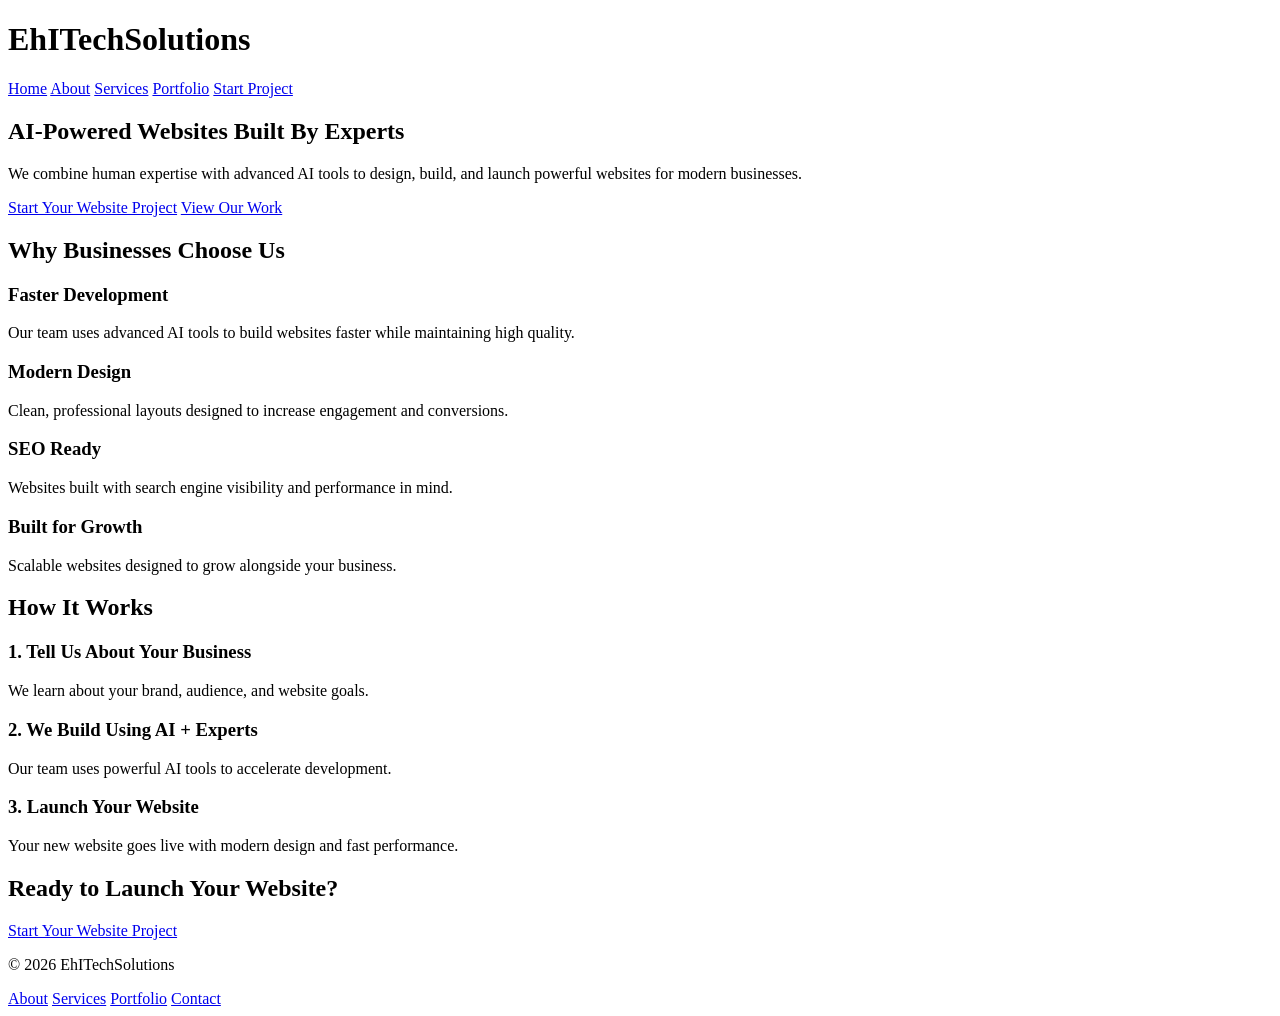
==== index.html @ 066fa911 "Add HomePage" ====
<!DOCTYPE html>
<html lang="en">
<head>
<meta charset="UTF-8">
<meta name="viewport" content="width=device-width, initial-scale=1.0">

<title>EhITechSolutions | AI Powered Website Development</title>

<link rel="stylesheet" href="css/styles.css">

<link href="https://fonts.googleapis.com/css2?family=Poppins:wght@400;600;700&display=swap" rel="stylesheet">
</head>

<body>

<header>
<div class="container nav">

<h1 class="logo">EhITechSolutions</h1>

<nav>
<a href="index.html">Home</a>
<a href="about.html">About</a>
<a href="services.html">Services</a>
<a href="portfolio.html">Portfolio</a>
<a href="contact.html" class="cta">Start Project</a>
</nav>

</div>
</header>


<section class="hero">

<div class="container hero-content">

<h2>AI-Powered Websites Built By Experts</h2>

<p>
We combine human expertise with advanced AI tools to design,
build, and launch powerful websites for modern businesses.
</p>

<div class="buttons">
<a href="contact.html" class="btn">Start Your Website Project</a>
<a href="portfolio.html" class="btn-outline">View Our Work</a>
</div>

</div>

</section>


<section class="features">

<div class="container">

<h2 class="section-title">Why Businesses Choose Us</h2>

<div class="grid">

<div class="card">
<h3>Faster Development</h3>
<p>Our team uses advanced AI tools to build websites faster while maintaining high quality.</p>
</div>

<div class="card">
<h3>Modern Design</h3>
<p>Clean, professional layouts designed to increase engagement and conversions.</p>
</div>

<div class="card">
<h3>SEO Ready</h3>
<p>Websites built with search engine visibility and performance in mind.</p>
</div>

<div class="card">
<h3>Built for Growth</h3>
<p>Scalable websites designed to grow alongside your business.</p>
</div>

</div>

</div>

</section>


<section class="process">

<div class="container">

<h2 class="section-title">How It Works</h2>

<div class="grid">

<div class="step">
<h3>1. Tell Us About Your Business</h3>
<p>We learn about your brand, audience, and website goals.</p>
</div>

<div class="step">
<h3>2. We Build Using AI + Experts</h3>
<p>Our team uses powerful AI tools to accelerate development.</p>
</div>

<div class="step">
<h3>3. Launch Your Website</h3>
<p>Your new website goes live with modern design and fast performance.</p>
</div>

</div>

</div>

</section>


<section class="cta-section">

<div class="container">

<h2>Ready to Launch Your Website?</h2>

<a href="contact.html" class="btn">Start Your Website Project</a>

</div>

</section>


<footer>

<div class="container footer">

<p>© 2026 EhITechSolutions</p>

<div class="footer-links">
<a href="about.html">About</a>
<a href="services.html">Services</a>
<a href="portfolio.html">Portfolio</a>
<a href="contact.html">Contact</a>
</div>

</div>

</footer>

<script src="js/script.js"></script>

</body>
</html>
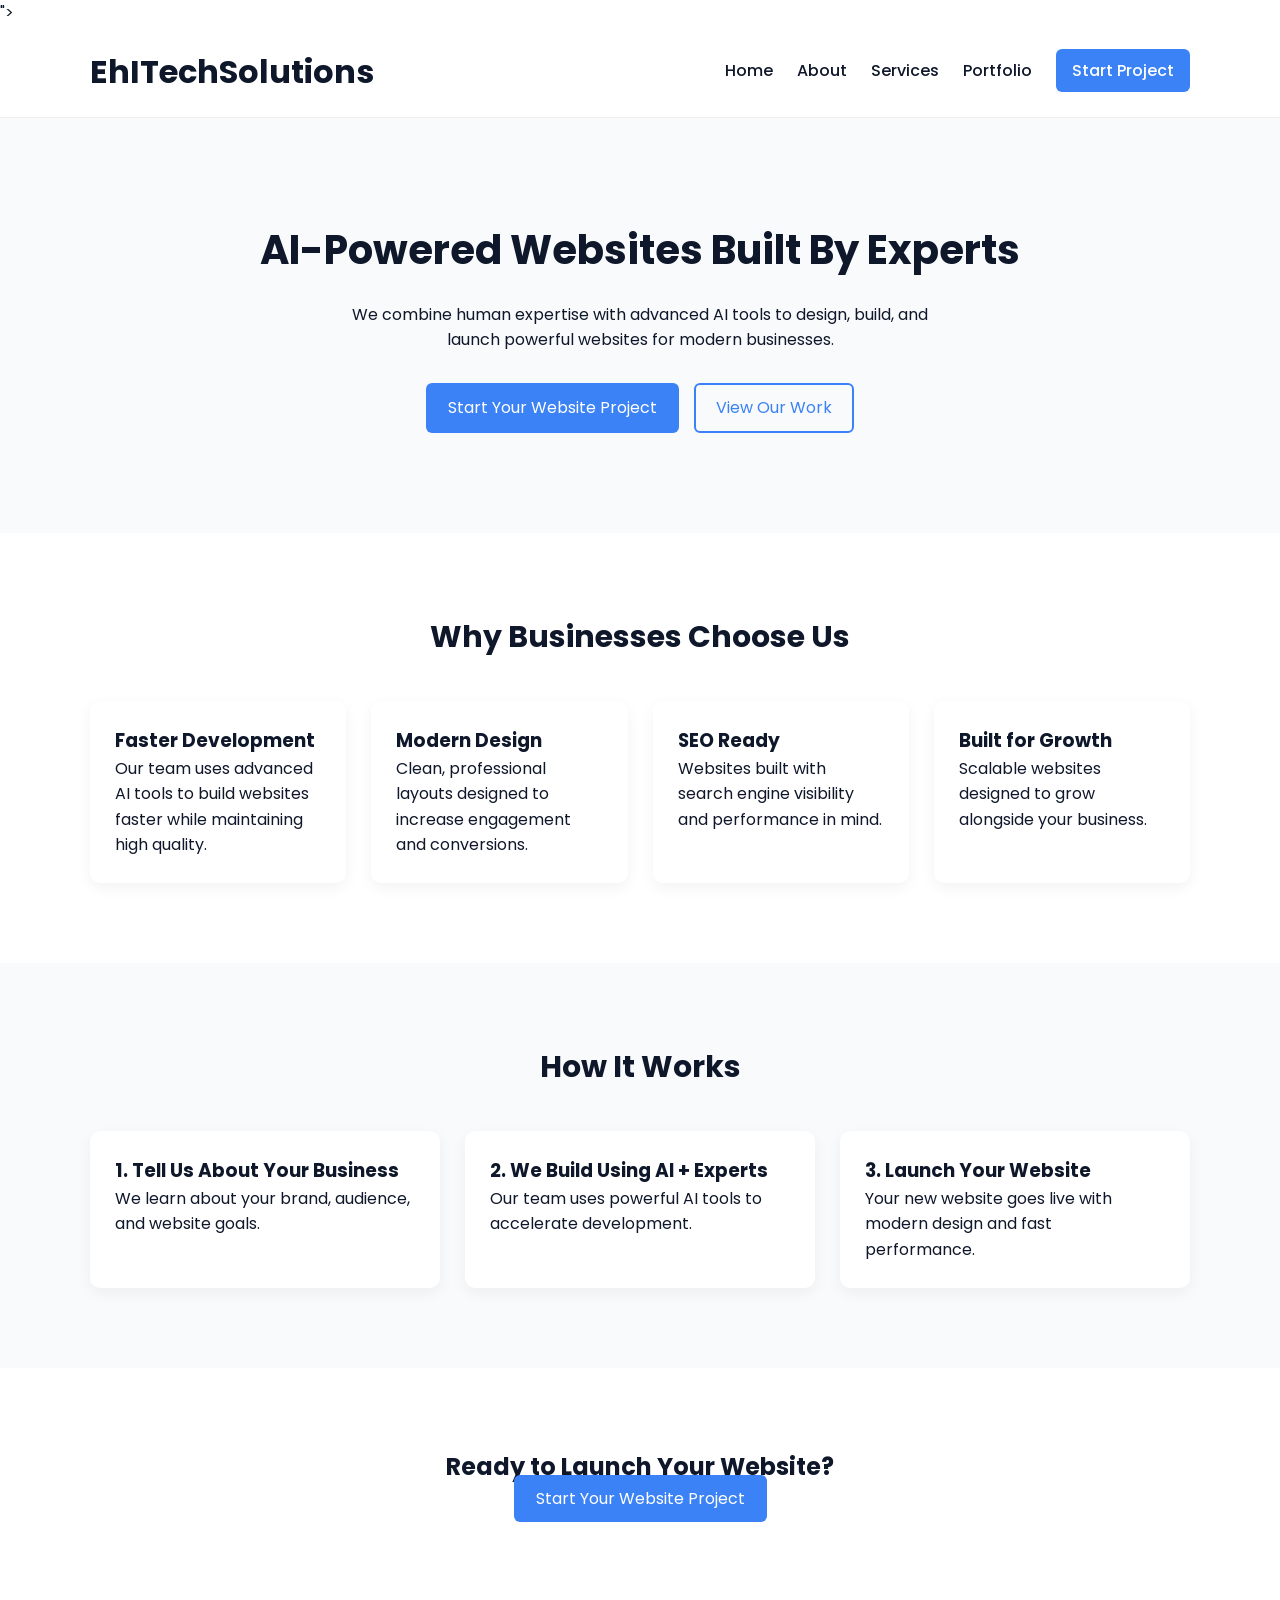
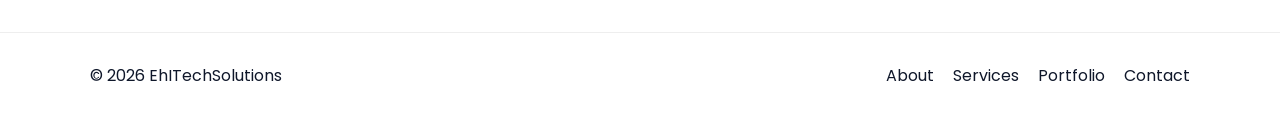
==== commit 2052c8c4: "Update index.html" ====
--- a/index.html
+++ b/index.html
@@ -3,6 +3,8 @@
 <head>
 <meta charset="UTF-8">
 <meta name="viewport" content="width=device-width, initial-scale=1.0">
+  <!-- Google Search Console Verification -->
+  <meta name="google-site-verification" content="<meta name="google-site-verification" content="rRgn2Kw4iQZXZFC40R7hwQ-cOAu5F0mPPNaeo92e38M" />">
 
 <title>EhITechSolutions | AI Powered Website Development</title>
 
--- a/css/styles.css
+++ b/css/styles.css
@@ -0,0 +1,146 @@
+*{
+margin:0;
+padding:0;
+box-sizing:border-box;
+}
+
+body{
+font-family:'Poppins',sans-serif;
+line-height:1.6;
+color:#0f172a;
+background:#ffffff;
+}
+
+.container{
+width:90%;
+max-width:1100px;
+margin:auto;
+}
+
+header{
+background:white;
+border-bottom:1px solid #eee;
+}
+
+.nav{
+display:flex;
+justify-content:space-between;
+align-items:center;
+padding:20px 0;
+}
+
+.logo{
+font-weight:700;
+color:#0f172a;
+}
+
+nav a{
+margin-left:20px;
+text-decoration:none;
+color:#0f172a;
+font-weight:500;
+}
+
+nav .cta{
+background:#3b82f6;
+color:white;
+padding:10px 16px;
+border-radius:6px;
+}
+
+.hero{
+background:#f8fafc;
+padding:100px 0;
+text-align:center;
+}
+
+.hero h2{
+font-size:40px;
+margin-bottom:20px;
+}
+
+.hero p{
+max-width:600px;
+margin:auto;
+margin-bottom:30px;
+}
+
+.buttons{
+display:flex;
+justify-content:center;
+gap:15px;
+}
+
+.btn{
+background:#3b82f6;
+color:white;
+padding:12px 22px;
+border-radius:6px;
+text-decoration:none;
+}
+
+.btn-outline{
+border:2px solid #3b82f6;
+padding:10px 20px;
+border-radius:6px;
+text-decoration:none;
+color:#3b82f6;
+}
+
+.section-title{
+text-align:center;
+margin-bottom:40px;
+font-size:30px;
+}
+
+.grid{
+display:grid;
+grid-template-columns:repeat(auto-fit,minmax(220px,1fr));
+gap:25px;
+}
+
+.card{
+background:white;
+padding:25px;
+border-radius:10px;
+box-shadow:0 5px 15px rgba(0,0,0,0.05);
+}
+
+.features{
+padding:80px 0;
+}
+
+.process{
+background:#f8fafc;
+padding:80px 0;
+}
+
+.step{
+background:white;
+padding:25px;
+border-radius:10px;
+box-shadow:0 5px 15px rgba(0,0,0,0.05);
+}
+
+.cta-section{
+padding:80px 0;
+text-align:center;
+}
+
+footer{
+border-top:1px solid #eee;
+padding:30px 0;
+margin-top:40px;
+}
+
+.footer{
+display:flex;
+justify-content:space-between;
+align-items:center;
+}
+
+.footer-links a{
+margin-left:15px;
+text-decoration:none;
+color:#0f172a;
+}
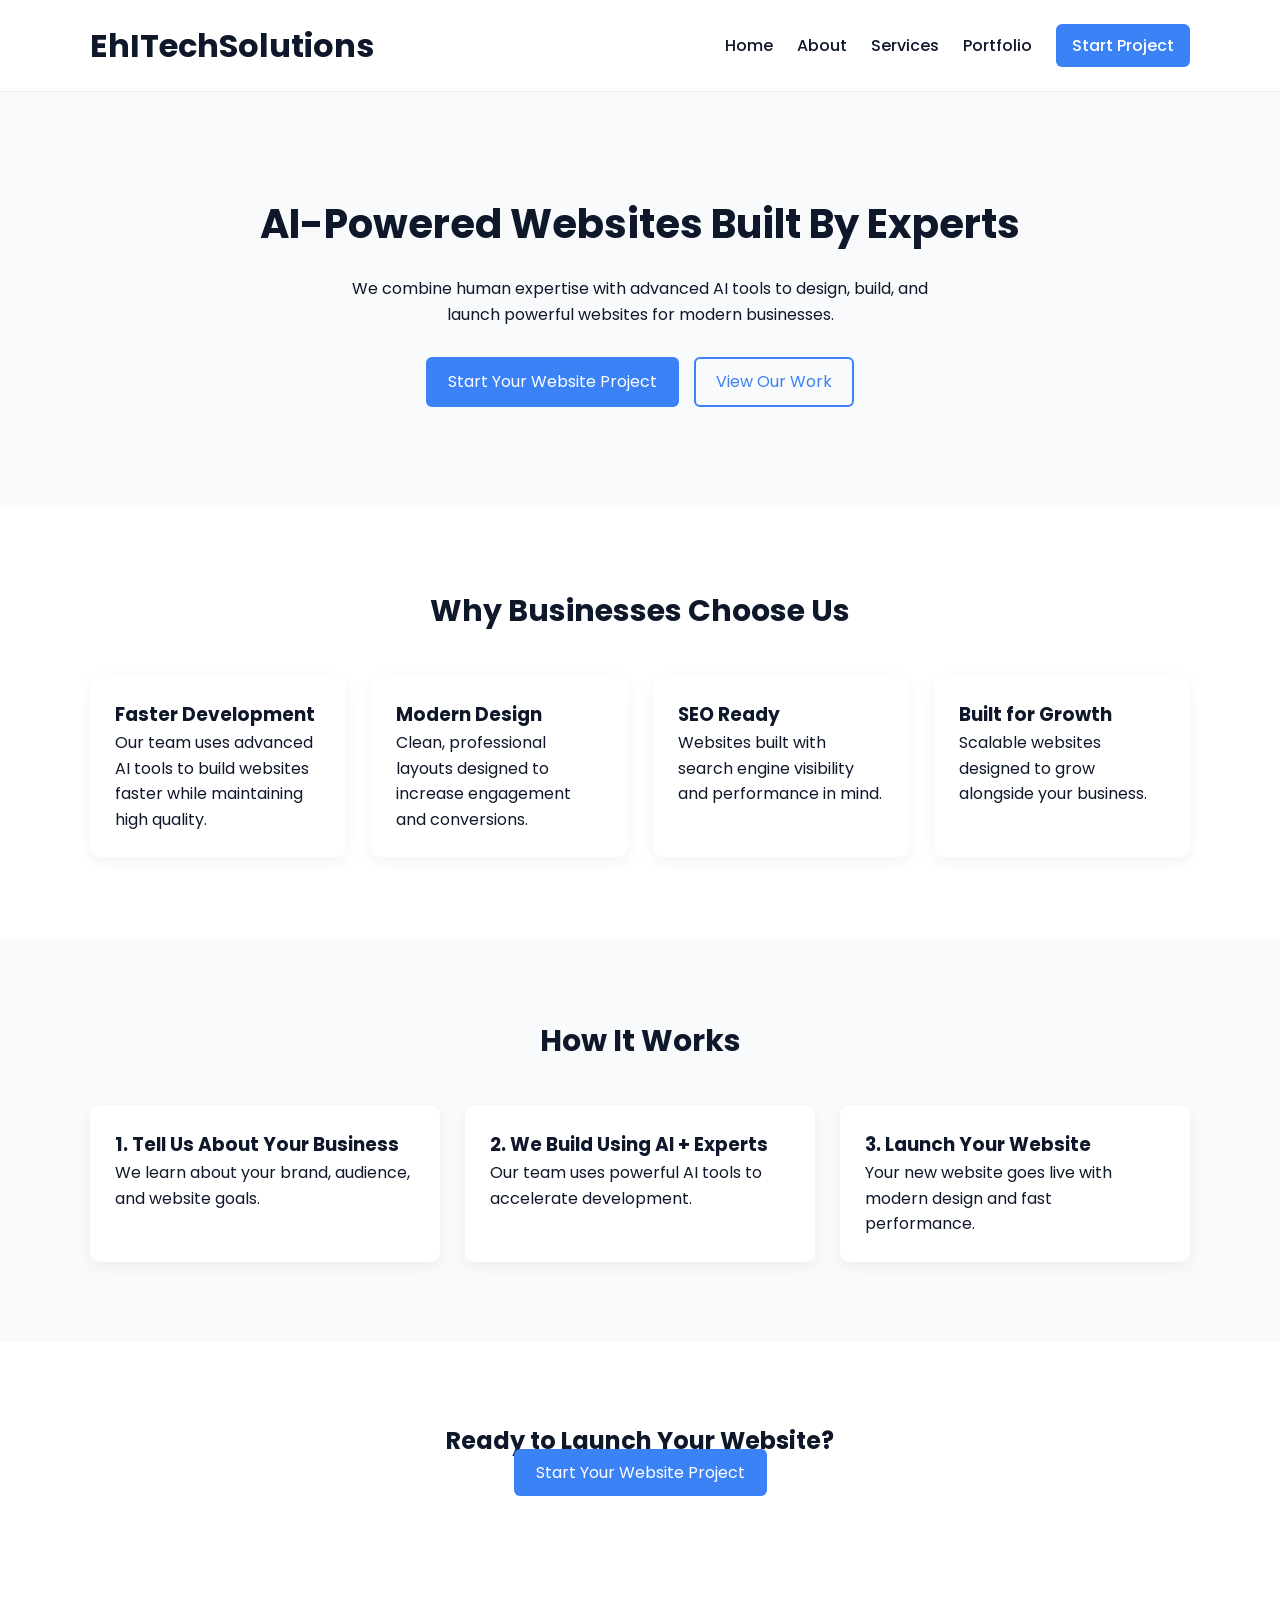
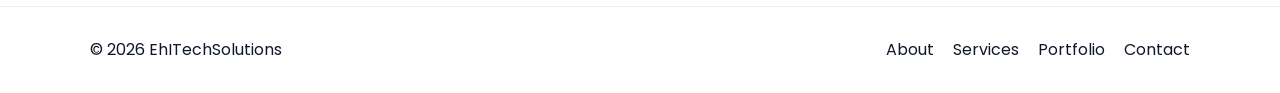
==== commit 39c3e18f: "Update index.html" ====
--- a/index.html
+++ b/index.html
@@ -3,10 +3,11 @@
 <head>
 <meta charset="UTF-8">
 <meta name="viewport" content="width=device-width, initial-scale=1.0">
-  <!-- Google Search Console Verification -->
-  <meta name="google-site-verification" content="<meta name="google-site-verification" content="rRgn2Kw4iQZXZFC40R7hwQ-cOAu5F0mPPNaeo92e38M" />">
 
 <title>EhITechSolutions | AI Powered Website Development</title>
+
+<!-- GOOGLE SITE VERIFICATION -->
+<meta name="google-site-verification" content="rRgn2Kw4iQZXZFC40R7hwQ-cOAu5F0mPPNaeo92e38M" />
 
 <link rel="stylesheet" href="css/styles.css">
 
